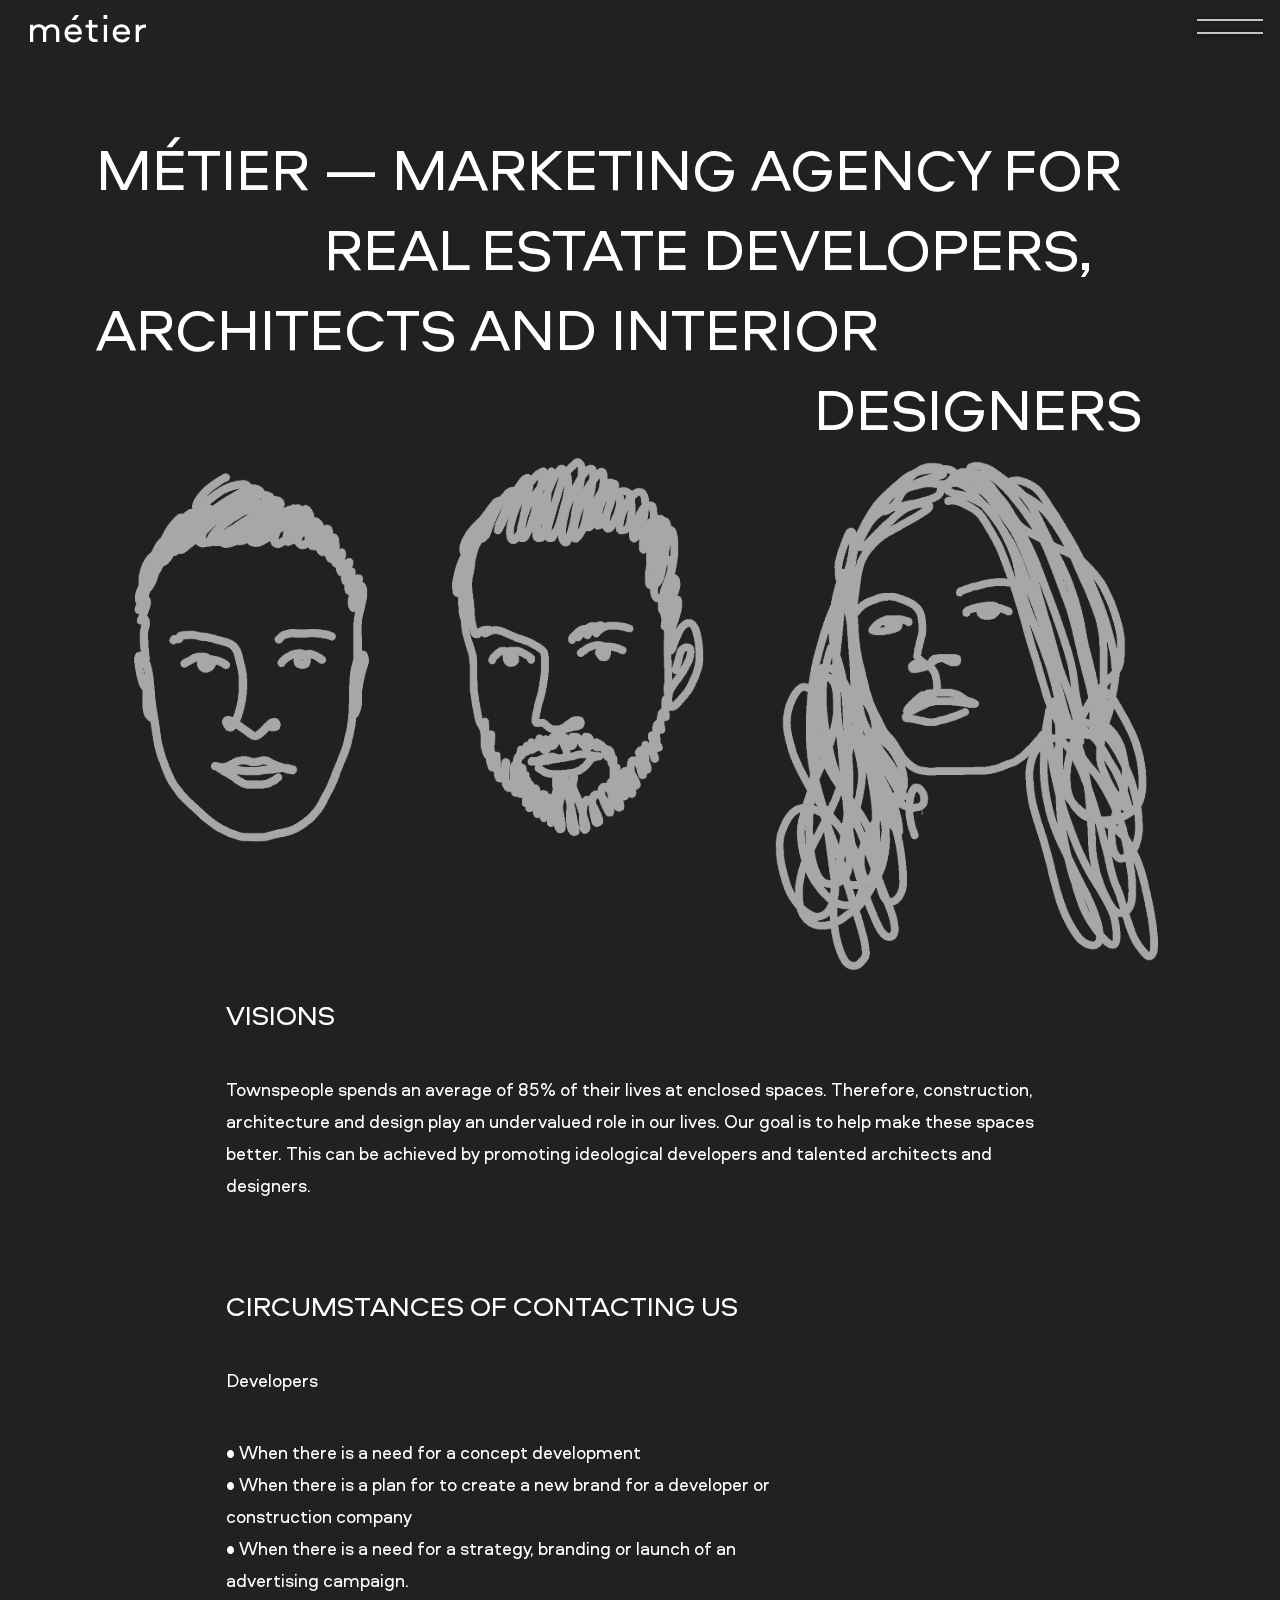
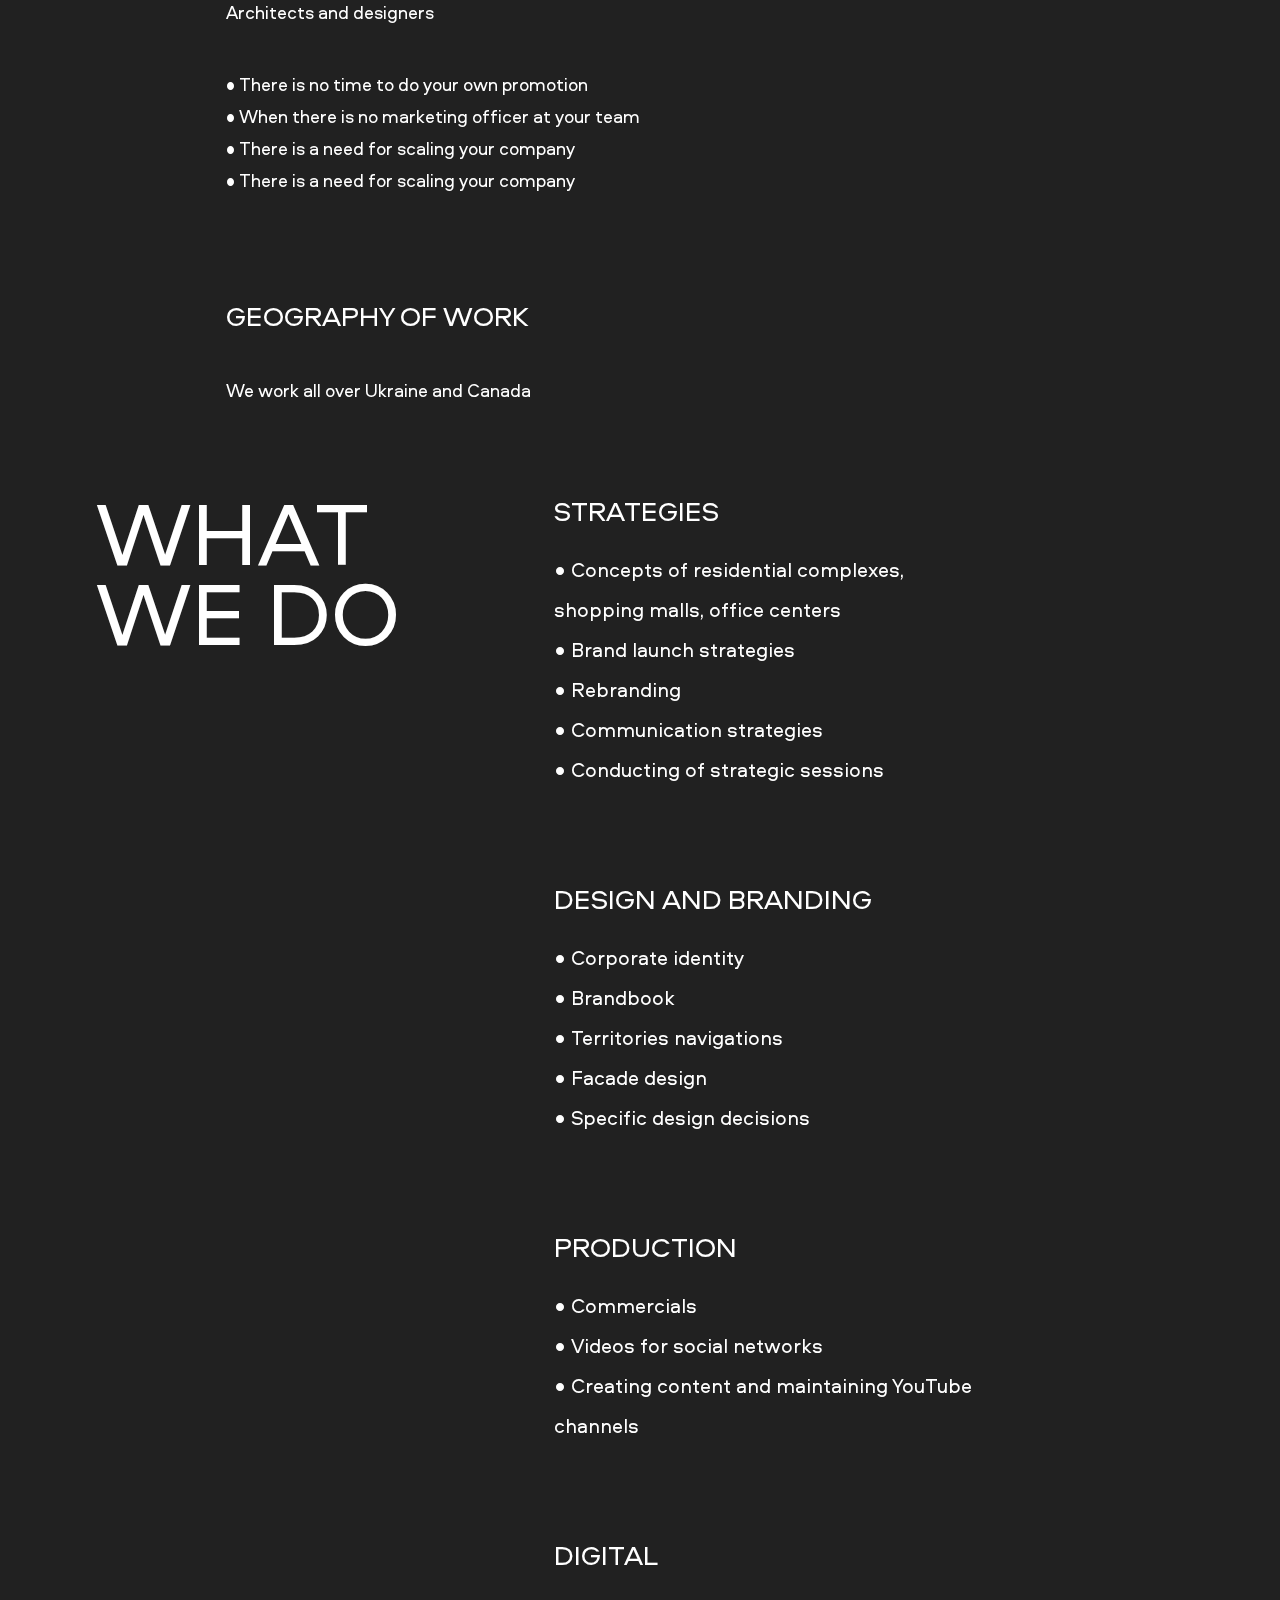
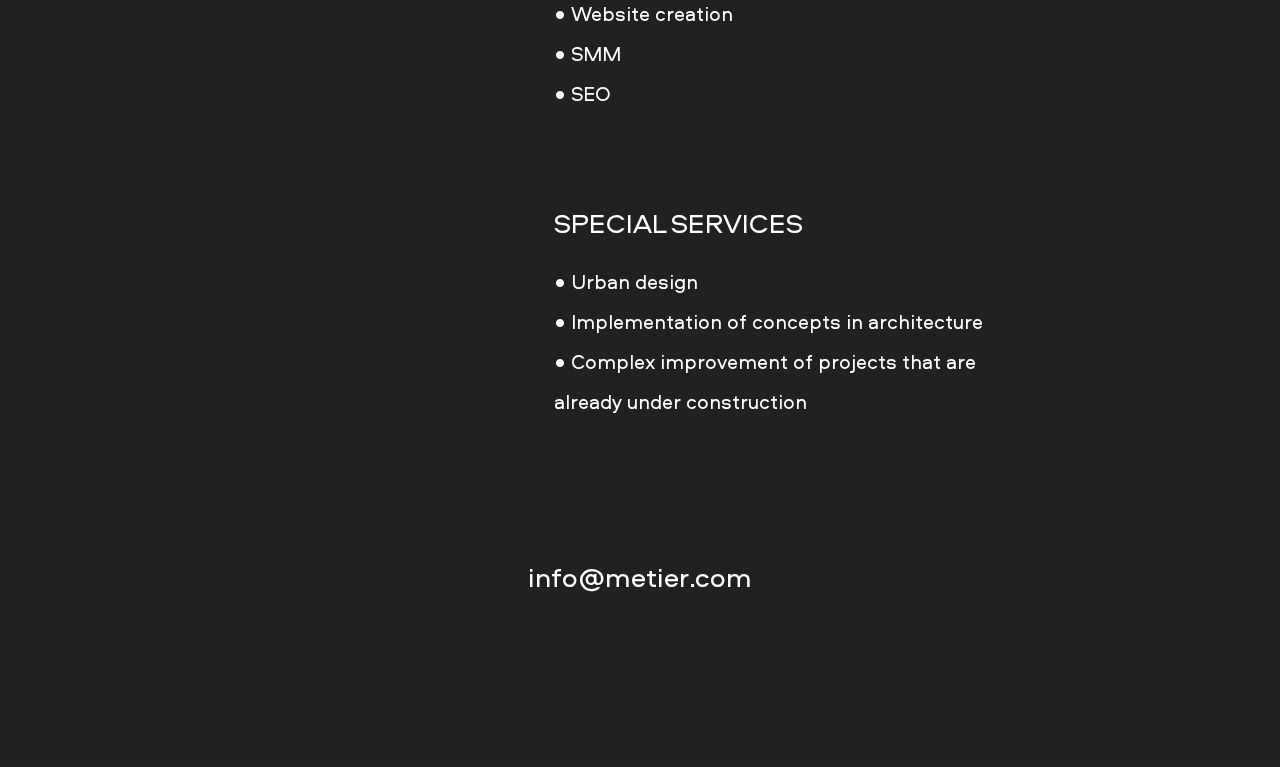
==== about.html @ aea417b8 "Create Metier project" ====
<!DOCTYPE html>
<html lang="en">

<head>
    <meta charset="UTF-8" />
    <meta name="viewport" content="width=device-width, initial-scale=1.0" />
    <title>About | Metier</title>
    <link rel="shortcut icon" href="img/favicon.png" type="image/png">
    <link rel="stylesheet" href="css/style.css" />
    <link rel="stylesheet" href="font/stylesheet.css" />
</head>

<body id="cl-body" class="page page-about">
    <header class="d-f jc-sb">
        <div class="logo">
            <a href="index.html">
                <img src="img/Logo.svg" alt="" />
            </a>
        </div>
        <a href="#" class="menu-btn d-f fd-c">
            <span></span>
        </a>
        <div class="menu d-f fd-c jc-sb ai-fs">
            <div class="languages d-f jc-c">
                <a href="#">ENG</a>
                <a href="#">UA</a>
            </div>
            <div class="nav d-f fd-c ai-fs">
                <a href="./index.html#home">Home</a>
                <a href="about.html">ABOUT</a>
                <a href="./index.html#project">PROJECT</a>
                <a href="./index.html#contact">CONTACT</a>
            </div>
            <div class="social d-f jc-sb">
                <a href="#">FB</a><a href="#">INST</a><a href="#">vimeo</a>
            </div>
        </div>
    </header>
    <div class="content_about">
        <div class="text_about">
            <span>Métier — Marketing agency for</span>
            <span>real estate developers,</span>
            <span>architects and interior</span>
            <span>designers</span>
        </div>
        <div class="faces d-f fw-w jc-sa">
            <div class="face">
                <p class="face-name">ANDRII KOROL</p>
                <svg width="324" height="409" viewBox="0 0 324 409" fill="none" xmlns="http://www.w3.org/2000/svg" xmlns:xlink="http://www.w3.org/1999/xlink">
                    <rect opacity="0.8" x="-662" y="-336" width="1070" height="1512" fill="url(#pattern0)" />
                    <defs>
                        <pattern id="pattern0" patternContentUnits="objectBoundingBox" width="1" height="1">
                            <use xlink:href="#image0" transform="translate(0 -0.000506699) scale(0.000403226 0.000285352)" />
                        </pattern>
                        <image id="image0" width="2480" height="3508" xlink:href="[data-uri]" />
                    </defs>
                </svg>
            </div>
            <div class="face">
                <p class="face-name">SERGEI MELNYK</p>
                <svg width="324" height="409" viewBox="0 0 324 409" fill="none" xmlns="http://www.w3.org/2000/svg" xmlns:xlink="http://www.w3.org/1999/xlink">
                    <rect opacity="0.8" x="-535" y="-756" width="1070" height="1512" fill="url(#pattern0)" />
                    <defs>
                        <pattern id="pattern0" patternContentUnits="objectBoundingBox" width="1" height="1">
                            <use xlink:href="#image0" transform="translate(0 -0.000506699) scale(0.000403226 0.000285352)" />
                        </pattern>
                        <image id="image0" width="2480" height="3508" xlink:href="[data-uri]" />
                    </defs>
                </svg>
            </div>
            <div class="face">
                <p class="face-name">ANNA SHEVCHUK</p>
                <svg width="423" height="543" viewBox="0 0 423 543" fill="none" xmlns="http://www.w3.org/2000/svg" xmlns:xlink="http://www.w3.org/1999/xlink">
                    <rect opacity="0.8" x="-110" y="-347" width="1070" height="1512" fill="url(#pattern0)" />
                    <defs>
                        <pattern id="pattern0" patternContentUnits="objectBoundingBox" width="1" height="1">
                            <use xlink:href="#image0" transform="translate(0 -0.000506699) scale(0.000403226 0.000285352)" />
                        </pattern>
                        <image id="image0" width="2480" height="3508" xlink:href="[data-uri]" />
                    </defs>
                </svg>
            </div>
        </div>
        <div class="title_about">
            <div class="visions">
                <h2>VISIONS</h2>
                <p>
                    Townspeople spends an average of 85% of their lives at enclosed
                    spaces. Therefore, construction, architecture and design play an
                    undervalued role in our lives. Our goal is to help make these spaces
                    better. This can be achieved by promoting ideological developers and
                    talented architects and designers.
                </p>
            </div>
            <div class="treatments">
                <h2>СIRCUMSTANCES OF CONTACTING US</h2>
                <div class="d-f fw-w">
                    <div class="treatment d-f fd-c">
                        <h3>Developers</h3>
                        <p>• When there is a need for a concept development</p>
                        <p>
                            • When there is a plan for to create a new brand for a developer
                            or construction company
                        </p>
                        <p>
                            • When there is a need for a strategy, branding or launch of an
                            advertising campaign.
                        </p>
                    </div>
                    <div class="treatment d-f fd-c">
                        <h3>Architects and designers</h3>
                        <p>• There is no time to do your own promotion</p>
                        <p>• When there is no marketing officer at your team</p>
                        <p>• There is a need for scaling your company</p>
                        <p>• There is a need for scaling your company</p>
                    </div>
                </div>
            </div>
            <div class="visions">
                <h2>GEOGRAPHY OF WORK</h2>
                <p>We work all over Ukraine and Canada</p>
            </div>
        </div>
        <div class="work_text d-f jc-c">
            <div class="work_title">
                <h1>WHAT</h1>
                <h1>WE DO</h1>
            </div>
            <div class="works d-f fd-c">
                <div class="work d-f">
                    <div class="">
                        <h2>STRATEGIES</h2>
                        <p>• Concepts of residential complexes, shopping malls, office centers</p>
                        <p>• Brand launch strategies</p>
                        <p>• Rebranding</p>
                        <p>• Communication strategies</p>
                        <p>• Conducting of strategic sessions</p>
                    </div>
                    <div class="">
                        <h2>DESIGN AND BRANDING</h2>
                        <p>• Corporate identity</p>
                        <p>• Brandbook</p>
                        <p>• Territories navigations</p>
                        <p>• Facade design</p>
                        <p>• Specific design decisions</p>
                    </div>
                </div>
                <div class="work d-f">
                    <div class="">
                        <h2>PRODUCTION</h2>
                        <p>• Commercials</p>
                        <p>• Videos for social networks</p>
                        <p>• Creating content and maintaining YouTube channels</p>
                    </div>
                    <div class="">
                        <h2>DIGITAL</h2>
                        <p>• Website creation</p>
                        <p>• SMM</p>
                        <p>• SEO</p>
                    </div>
                </div>
                <div class="work d-f">
                    <div class="">
                        <h2>SPECIAL SERVICES</h2>
                        <p>• Urban design</p>
                        <p>• Implementation of concepts in architecture</p>
                        <p>• Complex improvement of projects that are already under construction</p>
                    </div>
                </div>
            </div>
        </div>
        <div class="email_about d-f ai-c jc-c">
            <img src="img/mail_hover.png" />
            <a href="email:info@metier.com">info@metier.com</a>
        </div>
    </div>
    <script src="js/script.js"></script>
</body>

</html>
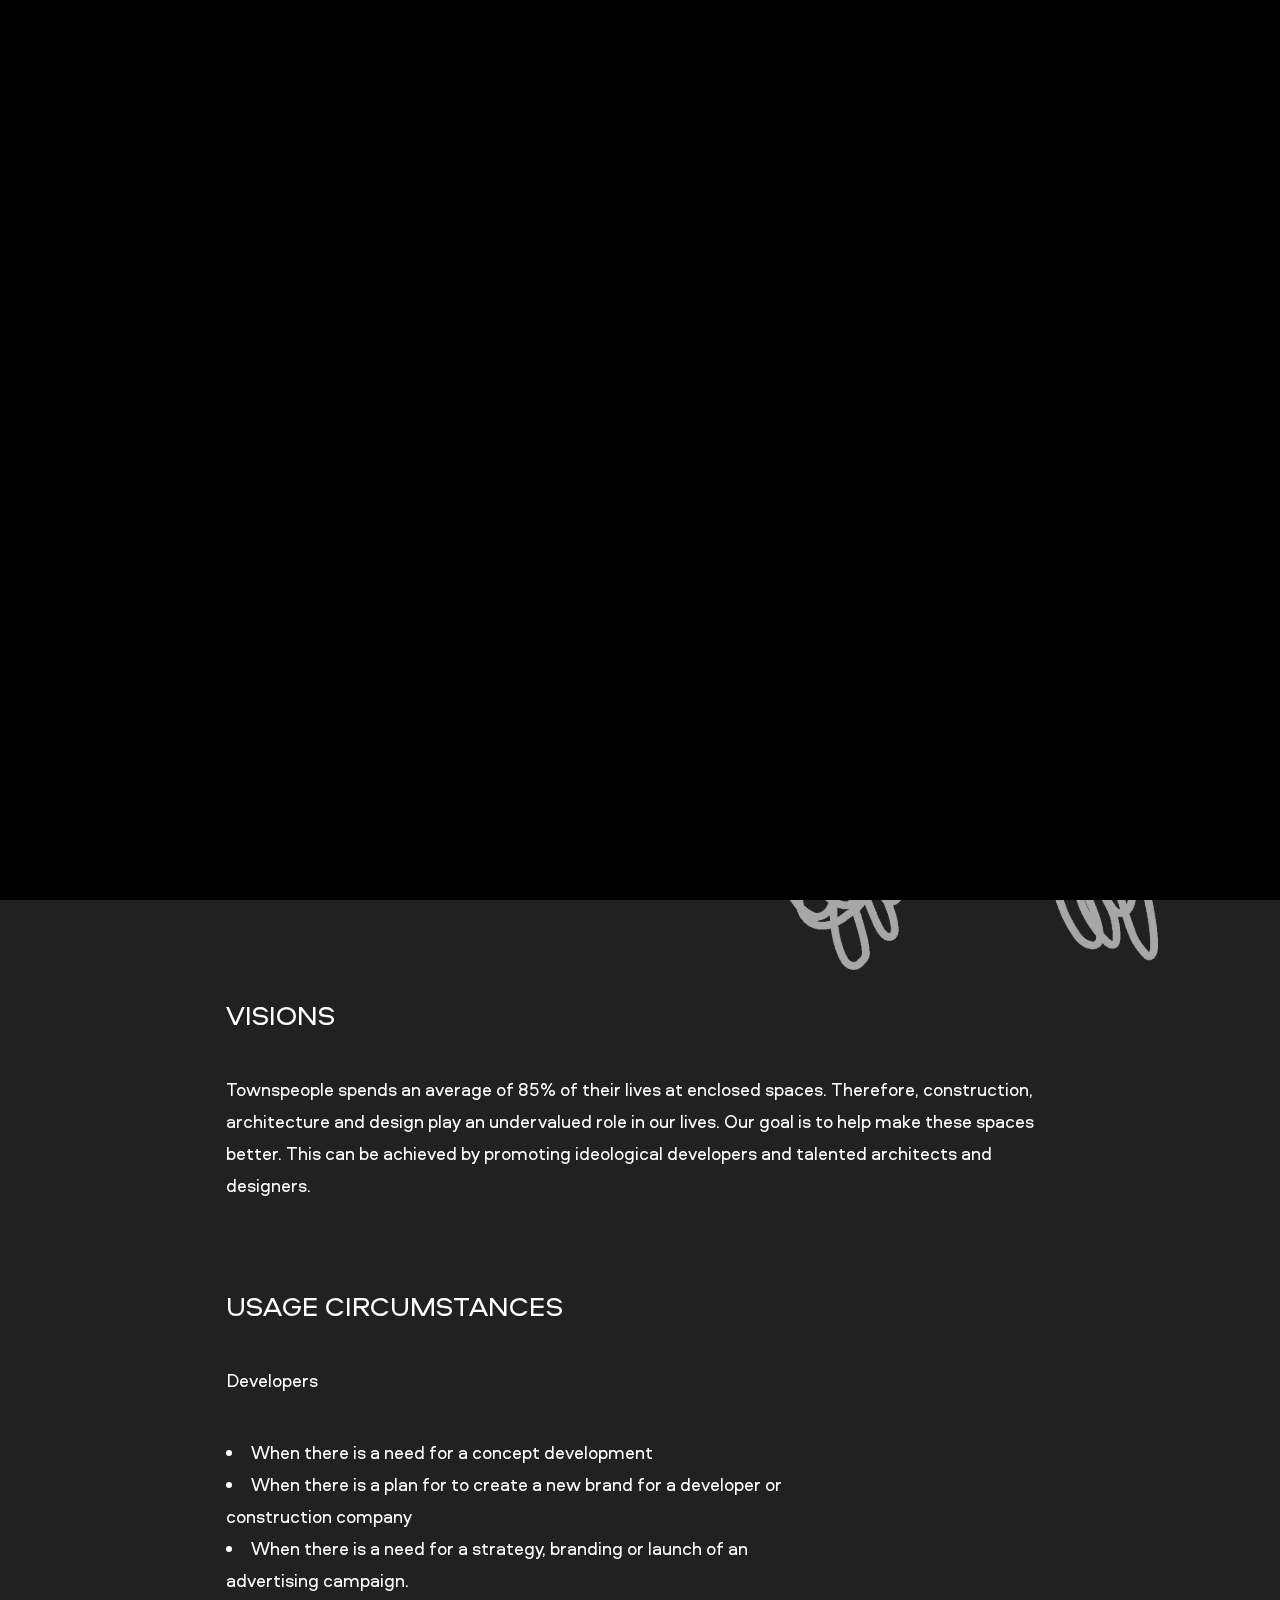
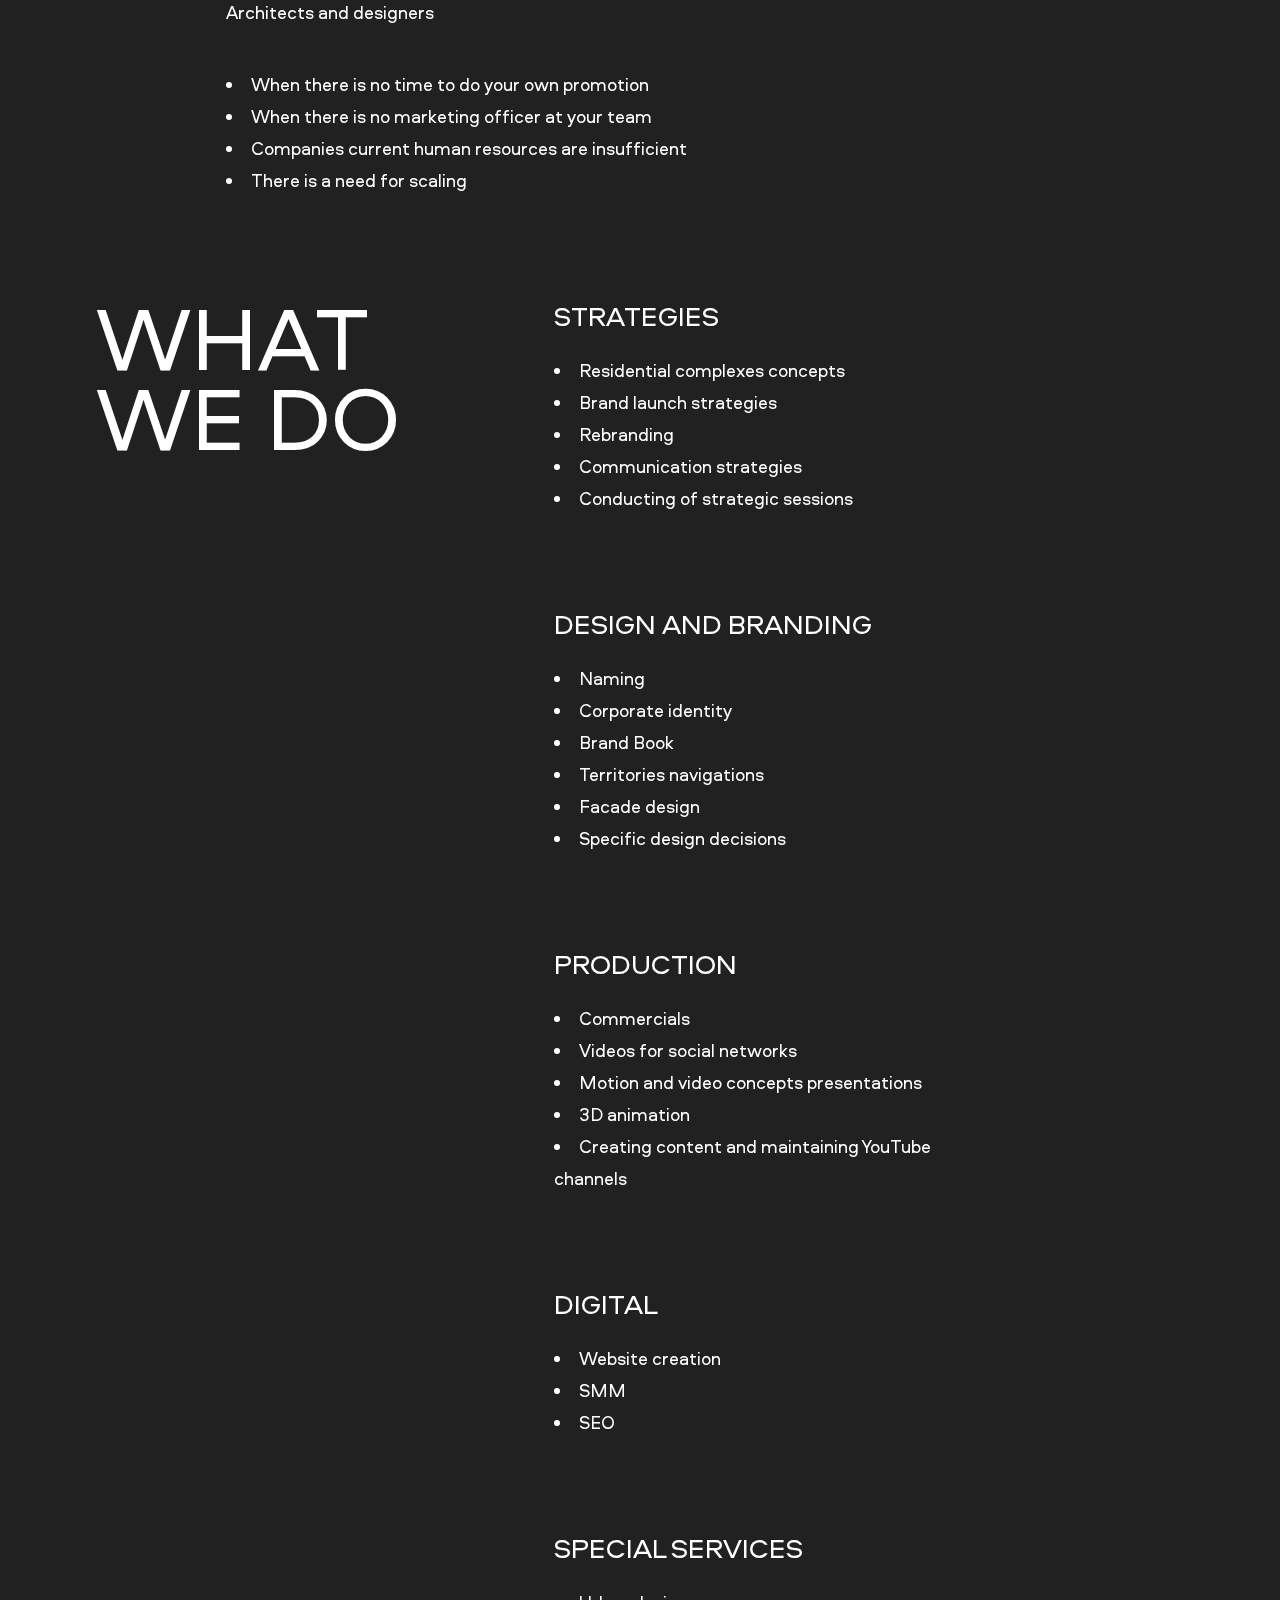
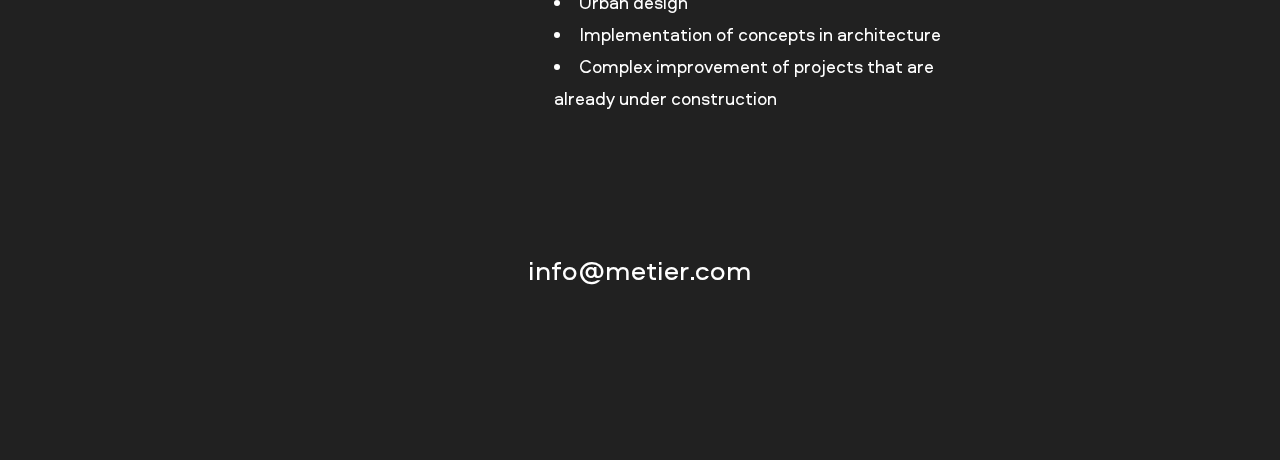
==== commit 6cd3c633: "made changes" ====
--- a/about.html
+++ b/about.html
@@ -11,6 +11,9 @@
 </head>
 
 <body id="cl-body" class="page page-about">
+    <div class="preloader">
+        <img src="img/preloader.svg" alt="">
+    </div>
     <header class="d-f jc-sb">
         <div class="logo">
             <a href="index.html">
@@ -93,78 +96,89 @@
                 </p>
             </div>
             <div class="treatments">
-                <h2>СIRCUMSTANCES OF CONTACTING US</h2>
+                <h2>USAGE CIRCUMSTANCES</h2>
                 <div class="d-f fw-w">
                     <div class="treatment d-f fd-c">
                         <h3>Developers</h3>
-                        <p>• When there is a need for a concept development</p>
-                        <p>
-                            • When there is a plan for to create a new brand for a developer
-                            or construction company
-                        </p>
-                        <p>
-                            • When there is a need for a strategy, branding or launch of an
-                            advertising campaign.
-                        </p>
+                        <ul>
+                            <li>When there is a need for a concept development</li>
+                            <li>When there is a plan for to create a new brand for a developer or construction company</li>
+                            <li>When there is a need for a strategy, branding or launch of an advertising campaign.</li>
+                        </ul>
                     </div>
                     <div class="treatment d-f fd-c">
                         <h3>Architects and designers</h3>
-                        <p>• There is no time to do your own promotion</p>
-                        <p>• When there is no marketing officer at your team</p>
-                        <p>• There is a need for scaling your company</p>
-                        <p>• There is a need for scaling your company</p>
+                        <ul>
+                            <li>When there is no time to do your own promotion</li>
+                            <li>When there is no marketing officer at your team</li>
+                            <li>Companies current human resources are insufficient</li>
+                            <li>There is a need for scaling</li>
+                        </ul>
                     </div>
                 </div>
             </div>
-            <div class="visions">
+            <!-- <div class="visions">
                 <h2>GEOGRAPHY OF WORK</h2>
                 <p>We work all over Ukraine and Canada</p>
-            </div>
+            </div> -->
         </div>
         <div class="work_text d-f jc-c">
             <div class="work_title">
-                <h1>WHAT</h1>
-                <h1>WE DO</h1>
+                <h2>WHAT</h2>
+                <h2>WE DO</h2>
             </div>
             <div class="works d-f fd-c">
                 <div class="work d-f">
                     <div class="">
                         <h2>STRATEGIES</h2>
-                        <p>• Concepts of residential complexes, shopping malls, office centers</p>
-                        <p>• Brand launch strategies</p>
-                        <p>• Rebranding</p>
-                        <p>• Communication strategies</p>
-                        <p>• Conducting of strategic sessions</p>
+                        <ul> 
+                            <li>Residential complexes concepts</li>
+                            <li>Brand launch strategies</li>
+                            <li>Rebranding</li>
+                            <li>Communication strategies</li>
+                            <li>Conducting of strategic sessions</li>
+                        </ul>
                     </div>
                     <div class="">
                         <h2>DESIGN AND BRANDING</h2>
-                        <p>• Corporate identity</p>
-                        <p>• Brandbook</p>
-                        <p>• Territories navigations</p>
-                        <p>• Facade design</p>
-                        <p>• Specific design decisions</p>
+                        <ul>
+                            <li>Naming</li>
+                            <li>Corporate identity</li>
+                            <li>Brand Book</li>
+                            <li>Territories navigations</li>
+                            <li>Facade design</li>
+                            <li>Specific design decisions</li>
+                        </ul>
                     </div>
                 </div>
                 <div class="work d-f">
                     <div class="">
                         <h2>PRODUCTION</h2>
-                        <p>• Commercials</p>
-                        <p>• Videos for social networks</p>
-                        <p>• Creating content and maintaining YouTube channels</p>
+                        <ul>
+                            <li>Commercials</li>
+                            <li>Videos for social networks</li>
+                            <li>Motion and video concepts presentations</li>
+                            <li>3D animation</li>
+                            <li>Creating content and maintaining YouTube channels</li>
+                        </ul>  
                     </div>
                     <div class="">
                         <h2>DIGITAL</h2>
-                        <p>• Website creation</p>
-                        <p>• SMM</p>
-                        <p>• SEO</p>
+                        <ul>
+                            <li>Website creation</li>
+                            <li>SMM</li>
+                            <li>SEO</li>
+                        </ul>
                     </div>
                 </div>
                 <div class="work d-f">
                     <div class="">
                         <h2>SPECIAL SERVICES</h2>
-                        <p>• Urban design</p>
-                        <p>• Implementation of concepts in architecture</p>
-                        <p>• Complex improvement of projects that are already under construction</p>
+                        <ul>
+                            <li>Urban design</li>
+                            <li>Implementation of concepts in architecture</li>
+                            <li>Complex improvement of projects that are already under construction</li>
+                        </ul>
                     </div>
                 </div>
             </div>
--- a/css/style.css
+++ b/css/style.css
@@ -49,6 +49,37 @@
 
 a {
     text-decoration: none;
+}
+
+video {
+    border: none;
+    outline: none;
+}
+
+.preloader {
+    position: fixed;
+    top: 0;left: 0;
+    width: 100%;
+    height: 100vh;
+    background-color: #000;
+    z-index: 999;
+    overflow: visible;
+}
+.preloader img {
+    width: 100%;
+    height: 100%;
+}
+
+.visible {
+    visibility: visible;
+    opacity: 1;
+    transition: opacity 2s linear;
+}
+
+.hidden {
+    visibility: hidden;
+    opacity: 0;
+    transition: visibility 0s 2s, opacity 2s linear;
 }
 
 canvas {
@@ -260,8 +291,14 @@
     position: relative;
 }
 
+.what {
+    font-size: 40px;
+    line-height: 1;
+    margin-left: 30px;
+}
+
 .title_content {
-    font-size: 220px;
+    font-size: 160px;
     line-height: 190px;
     text-transform: uppercase;
     margin-left: 1%;
@@ -282,7 +319,7 @@
     line-height: 22px;
     text-transform: uppercase;
     max-width: 500px;
-    margin-left: 10%;
+    margin-left: 2%;
     margin-top: 1.5%;
 }
 
@@ -315,7 +352,7 @@
 .name_projeck {
     position: absolute;
     top: 20%;
-    left: 2%;
+    left: 8%;
     font-size: 90px;
     line-height: 80px;
     text-transform: uppercase;
@@ -398,6 +435,7 @@
     transform: translate(-50%, -45%);
     font-size: 28px;
     line-height: 48px;
+    white-space: nowrap;
 }
 
 .email img {
@@ -482,7 +520,7 @@
     margin-bottom: 40px;
 }
 
-.title_about p {
+.title_about p, .title_about li {
     line-height: 32px;
 }
 
@@ -500,6 +538,12 @@
     margin-bottom: 40px;
 }
 
+.treatments li, .work li {
+    font-size: 18px;
+    line-height: 32px;
+    list-style: inside;
+}
+
 .treatment {
     max-width: 600px;
 }
@@ -507,8 +551,6 @@
 .treatment:first-child {
     margin-right: 300px;
 }
-
-.work_text {}
 
 .works {
     flex: 1 0 70%;
@@ -529,17 +571,13 @@
     flex: 1 0 30%;
 }
 
-.work_title h1 {
+.work_title h2 {
     font-size: 90px;
     line-height: 80px;
 }
 
 .work h2 {
     margin-bottom: 55px;
-}
-
-.work p {
-    line-height: 48px;
 }
 
 .email_about {
@@ -569,10 +607,6 @@
 }
 
 @media screen and (max-width: 1700px) {
-    .title_content {
-        font-size: 200px;
-        line-height: 180px;
-    }
 
     .title_sec3 {
         font-size: 120px;
@@ -592,8 +626,8 @@
     }
 
     .title_content {
-        font-size: 160px;
-        line-height: 150px;
+        font-size: 150px;
+        line-height: 170px;
     }
 
     .m-l {
@@ -604,7 +638,7 @@
         width: 50%;
     }
 
-    .photo_sec1 img {
+    .photo_sec1 img, .photo_sec1 video {
         width: 100%;
         display: block;
     }
@@ -999,6 +1033,11 @@
         margin-left: 0;
     }
 
+    .what {
+        font-size: 18px;
+        margin-left: 15px;
+    }
+
     .text_content {
         margin-left: 0;
         margin-top: 25px;
@@ -1011,7 +1050,7 @@
     }
 
     .name_projeck {
-        top: 3%;
+        top: 4%;
         left: 10%;
         font-size: 48px;
         line-height: 48px;
@@ -1056,7 +1095,7 @@
     }
 
     .email {
-        width: 70%;
+        /*width: 100%;*/
         margin: 0;
         margin-top: 35px;
         margin-bottom: 45px;
@@ -1068,11 +1107,11 @@
     }
 
     .email img {
-        width: 100%;
+        width: 140%;
         position: absolute;
         bottom: 50%;
         left: -50%;
-        transform: translate(35%, 60%);
+        transform: translate(20%, 45%);
     }
 
     .address {
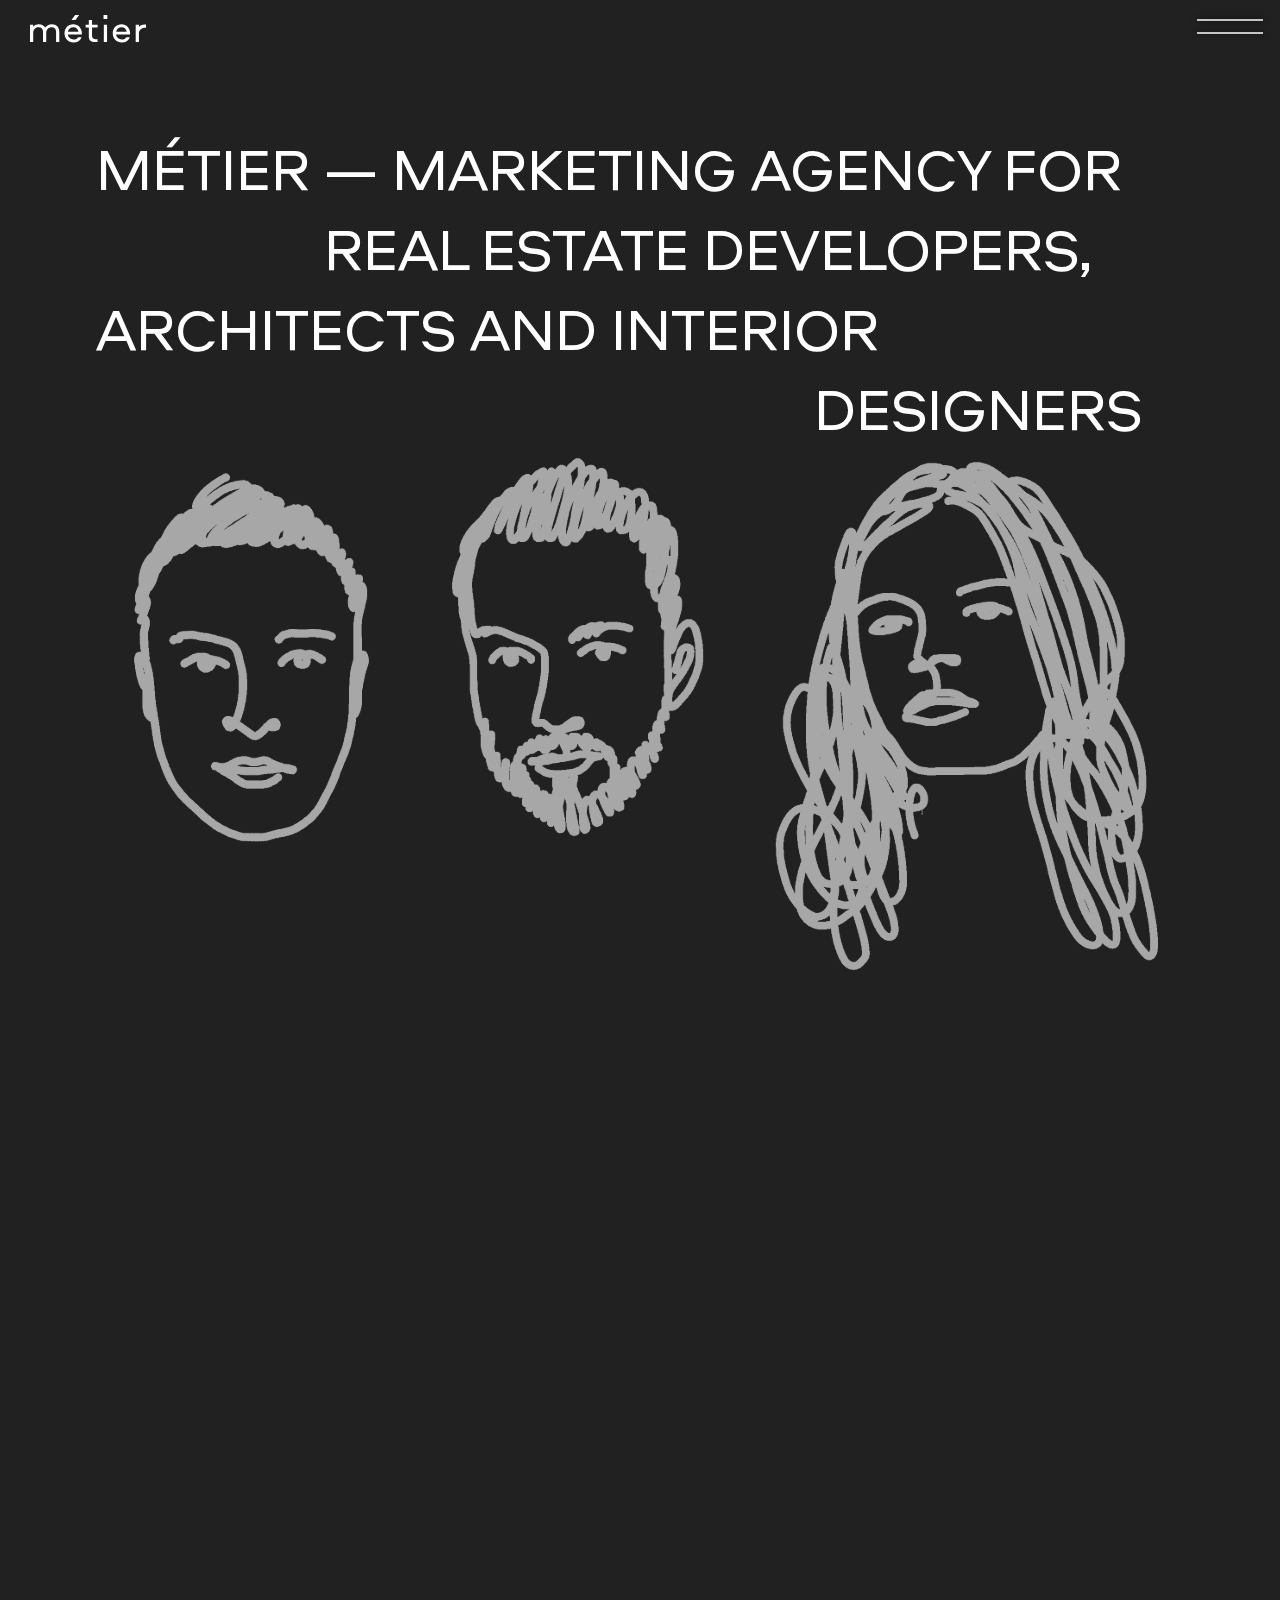
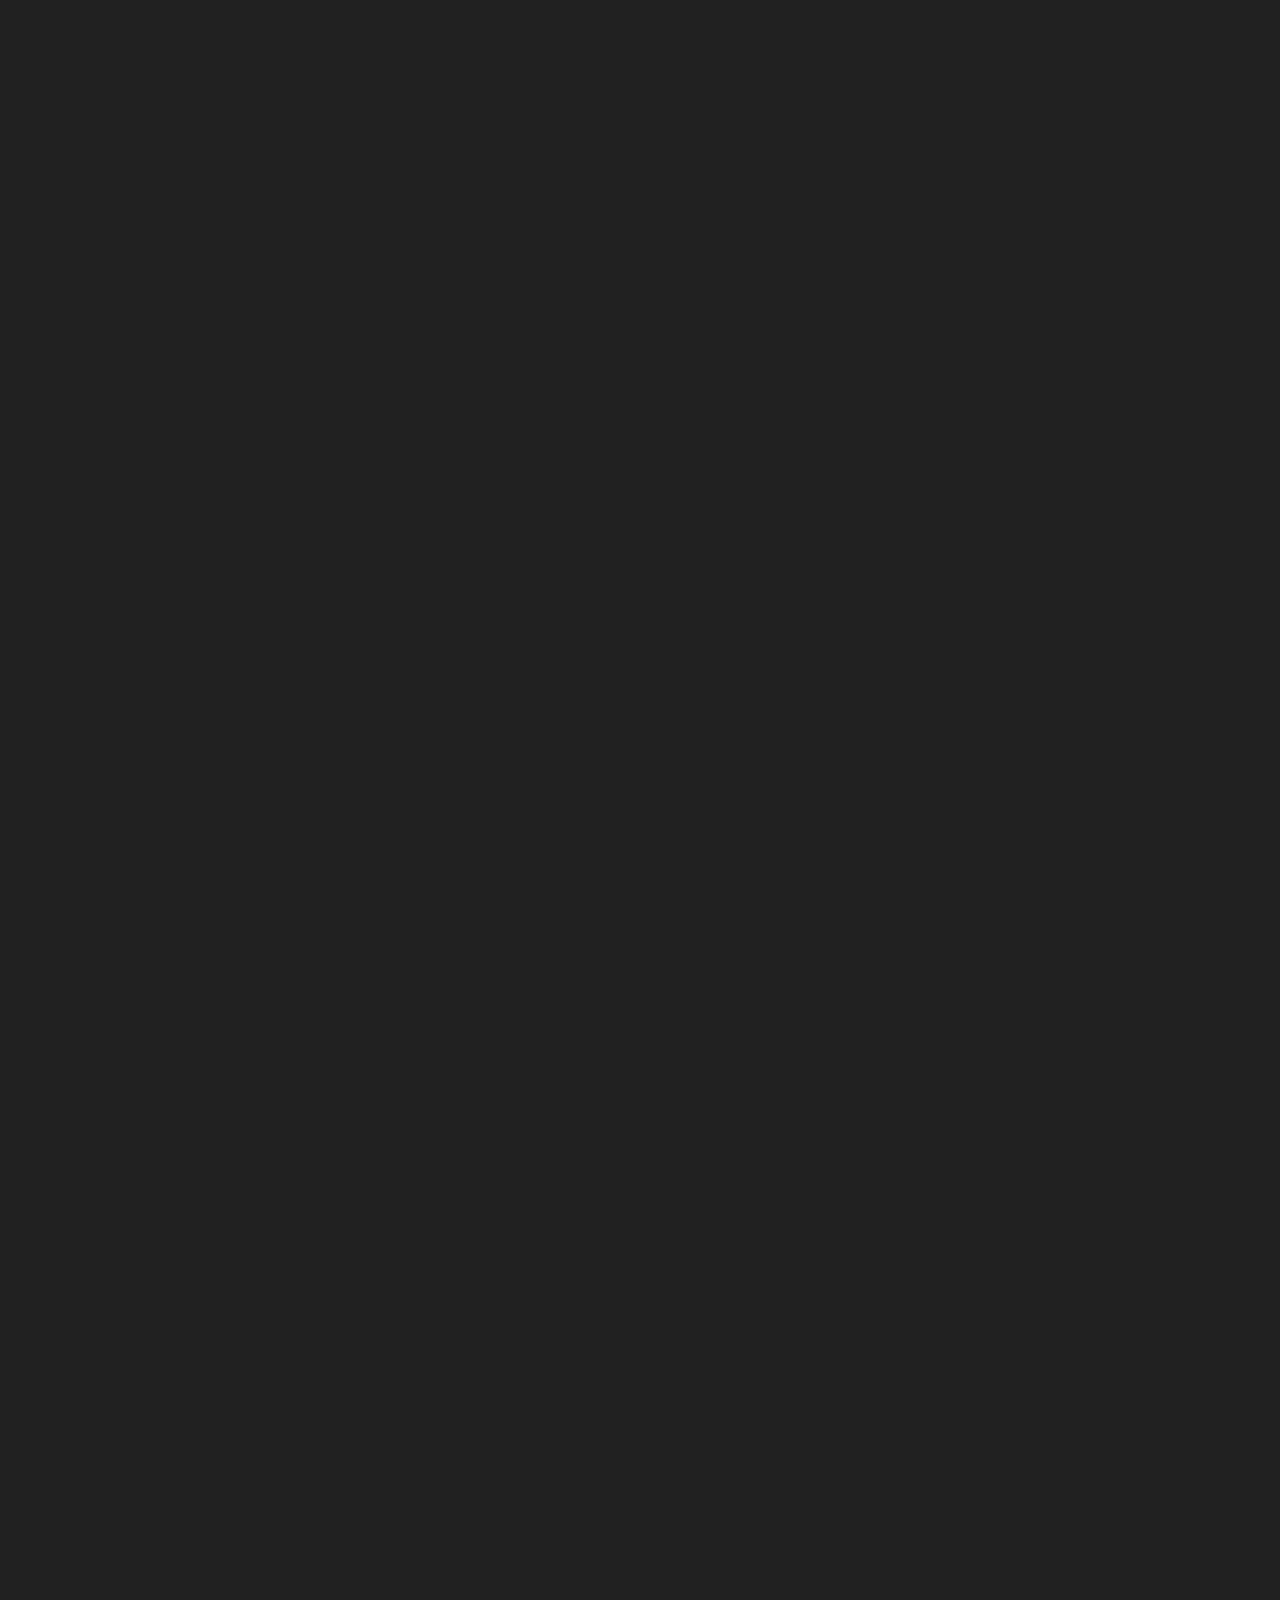
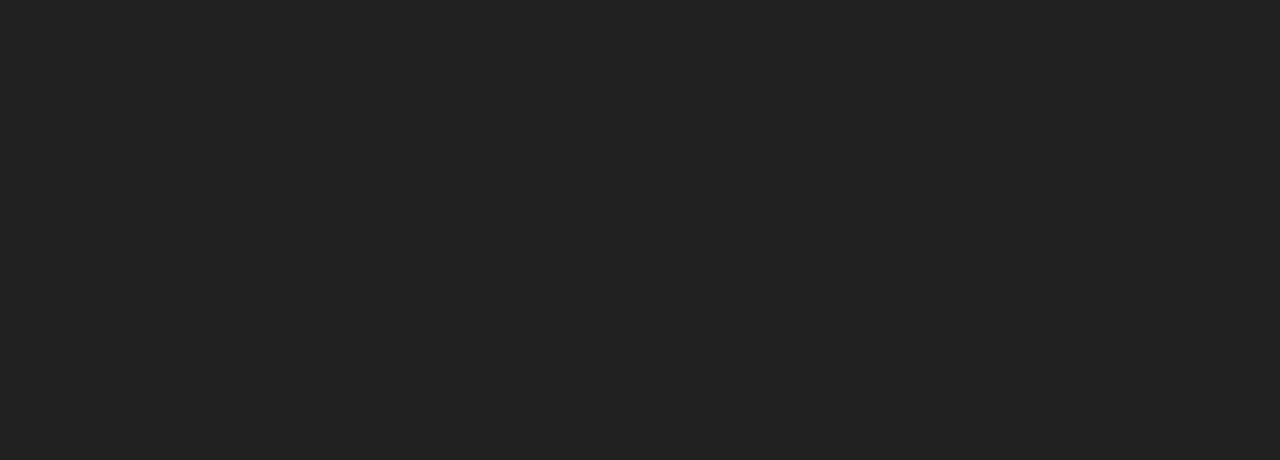
==== commit 4704c25b: "fixed bugs and added animation" ====
--- a/about.html
+++ b/about.html
@@ -6,21 +6,19 @@
     <meta name="viewport" content="width=device-width, initial-scale=1.0" />
     <title>About | Metier</title>
     <link rel="shortcut icon" href="img/favicon.png" type="image/png">
-    <link rel="stylesheet" href="css/style.css" />
-    <link rel="stylesheet" href="font/stylesheet.css" />
+    <link rel="stylesheet" href="./css/style.css" />
+    <link rel="stylesheet" href="./css/animate.css" />
+    <link rel="stylesheet" href="./font/stylesheet.css" />
 </head>
 
 <body id="cl-body" class="page page-about">
-    <div class="preloader">
-        <img src="img/preloader.svg" alt="">
-    </div>
     <header class="d-f jc-sb">
-        <div class="logo">
+        <div class="logo wow animated">
             <a href="index.html">
                 <img src="img/Logo.svg" alt="" />
             </a>
         </div>
-        <a href="#" class="menu-btn d-f fd-c">
+        <a href="#" class="menu-btn d-f fd-c wow animated d-4">
             <span></span>
         </a>
         <div class="menu d-f fd-c jc-sb ai-fs">
@@ -41,23 +39,23 @@
     </header>
     <div class="content_about">
         <div class="text_about">
-            <span>Métier — Marketing agency for</span>
-            <span>real estate developers,</span>
-            <span>architects and interior</span>
-            <span>designers</span>
+            <span class="d-block wow animated">Métier — Marketing agency for</span>
+            <span class="d-block wow animated d-2">real estate developers,</span>
+            <span class="d-block wow animated d-4">architects and interior</span>
+            <span class="d-block wow animated d-6">designers</span>
         </div>
         <div class="faces d-f fw-w jc-sa">
             <div class="face">
                 <p class="face-name">ANDRII KOROL</p>
                 <svg width="324" height="409" viewBox="0 0 324 409" fill="none" xmlns="http://www.w3.org/2000/svg" xmlns:xlink="http://www.w3.org/1999/xlink">
-                    <rect opacity="0.8" x="-662" y="-336" width="1070" height="1512" fill="url(#pattern0)" />
-                    <defs>
-                        <pattern id="pattern0" patternContentUnits="objectBoundingBox" width="1" height="1">
-                            <use xlink:href="#image0" transform="translate(0 -0.000506699) scale(0.000403226 0.000285352)" />
-                        </pattern>
-                        <image id="image0" width="2480" height="3508" xlink:href="[data-uri]" />
-                    </defs>
-                </svg>
+					<rect opacity="0.8" x="-662" y="-336" width="1070" height="1512" fill="url(#pattern0)" />
+					<defs>
+						<pattern id="pattern0" patternContentUnits="objectBoundingBox" width="1" height="1">
+							<use xlink:href="#image0" transform="translate(0 -0.000506699) scale(0.000403226 0.000285352)" />
+						</pattern>
+						<image id="image0" width="2480" height="3508" xlink:href="[data-uri]" />
+					</defs>
+				</svg>
             </div>
             <div class="face">
                 <p class="face-name">SERGEI MELNYK</p>
@@ -86,98 +84,91 @@
         </div>
         <div class="title_about">
             <div class="visions">
-                <h2>VISIONS</h2>
-                <p>
-                    Townspeople spends an average of 85% of their lives at enclosed
-                    spaces. Therefore, construction, architecture and design play an
-                    undervalued role in our lives. Our goal is to help make these spaces
-                    better. This can be achieved by promoting ideological developers and
-                    talented architects and designers.
+                <h2 class="wow animated">VISIONS</h2>
+                <p class="wow animated d-2">
+                    Townspeople spends an average of 85% of their lives at enclosed spaces. Therefore, construction, architecture and design play an undervalued role in our lives. Our goal is to help make these spaces better. This can be achieved by promoting ideological
+                    developers and talented architects and designers.
                 </p>
             </div>
             <div class="treatments">
-                <h2>USAGE CIRCUMSTANCES</h2>
+                <h2 class="wow animated">USAGE CIRCUMSTANCES</h2>
                 <div class="d-f fw-w">
                     <div class="treatment d-f fd-c">
-                        <h3>Developers</h3>
+                        <h3 class="wow animated">Developers</h3>
                         <ul>
-                            <li>When there is a need for a concept development</li>
-                            <li>When there is a plan for to create a new brand for a developer or construction company</li>
-                            <li>When there is a need for a strategy, branding or launch of an advertising campaign.</li>
+                            <li class="wow animated d-1">When there is a need for a concept development</li>
+                            <li class="wow animated d-2">When there is a plan for to create a new brand for a developer or construction company</li>
+                            <li class="wow animated d-3">When there is a need for a strategy, branding or launch of an advertising campaign.</li>
                         </ul>
                     </div>
                     <div class="treatment d-f fd-c">
-                        <h3>Architects and designers</h3>
+                        <h3 class="wow animated">Architects and designers</h3>
                         <ul>
-                            <li>When there is no time to do your own promotion</li>
-                            <li>When there is no marketing officer at your team</li>
-                            <li>Companies current human resources are insufficient</li>
-                            <li>There is a need for scaling</li>
+                            <li class="wow animated d-1">When there is no time to do your own promotion</li>
+                            <li class="wow animated d-2">When there is no marketing officer at your team</li>
+                            <li class="wow animated d-3">Companies current human resources are insufficient</li>
+                            <li class="wow animated d-4">There is a need for scaling</li>
                         </ul>
                     </div>
                 </div>
             </div>
-            <!-- <div class="visions">
-                <h2>GEOGRAPHY OF WORK</h2>
-                <p>We work all over Ukraine and Canada</p>
-            </div> -->
         </div>
         <div class="work_text d-f jc-c">
             <div class="work_title">
-                <h2>WHAT</h2>
-                <h2>WE DO</h2>
+                <h2 class="wow animated">WHAT</h2>
+                <h2 class="wow animated d-2">WE DO</h2>
             </div>
             <div class="works d-f fd-c">
                 <div class="work d-f">
-                    <div class="">
-                        <h2>STRATEGIES</h2>
-                        <ul> 
-                            <li>Residential complexes concepts</li>
-                            <li>Brand launch strategies</li>
-                            <li>Rebranding</li>
-                            <li>Communication strategies</li>
-                            <li>Conducting of strategic sessions</li>
+                    <div>
+                        <h2 class="wow animated d-2">STRATEGIES</h2>
+                        <ul>
+                            <li class="wow animated d-4">Residential complexes concepts</li>
+                            <li class="wow animated d-5">Brand launch strategies</li>
+                            <li class="wow animated d-6">Rebranding</li>
+                            <li class="wow animated d-7">Communication strategies</li>
+                            <li class="wow animated d-8">Conducting of strategic sessions</li>
                         </ul>
                     </div>
-                    <div class="">
-                        <h2>DESIGN AND BRANDING</h2>
+                    <div>
+                        <h2 class="wow animated d-7">DESIGN AND BRANDING</h2>
                         <ul>
-                            <li>Naming</li>
-                            <li>Corporate identity</li>
-                            <li>Brand Book</li>
-                            <li>Territories navigations</li>
-                            <li>Facade design</li>
-                            <li>Specific design decisions</li>
+                            <li class="wow animated d-8">Naming</li>
+                            <li class="wow animated d-9">Corporate identity</li>
+                            <li class="wow animated d-10">Brand Book</li>
+                            <li class="wow animated d-11">Territories navigations</li>
+                            <li class="wow animated d-12">Facade design</li>
+                            <li class="wow animated d-13">Specific design decisions</li>
                         </ul>
                     </div>
                 </div>
                 <div class="work d-f">
-                    <div class="">
-                        <h2>PRODUCTION</h2>
+                    <div>
+                        <h2 class="wow animated">PRODUCTION</h2>
                         <ul>
-                            <li>Commercials</li>
-                            <li>Videos for social networks</li>
-                            <li>Motion and video concepts presentations</li>
-                            <li>3D animation</li>
-                            <li>Creating content and maintaining YouTube channels</li>
-                        </ul>  
+                            <li class="wow animated d-2">Commercials</li>
+                            <li class="wow animated d-3">Videos for social networks</li>
+                            <li class="wow animated d-4">Motion and video concepts presentations</li>
+                            <li class="wow animated d-5">3D animation</li>
+                            <li class="wow animated d-6">Creating content and maintaining YouTube channels</li>
+                        </ul>
                     </div>
-                    <div class="">
-                        <h2>DIGITAL</h2>
+                    <div>
+                        <h2 class="wow animated d-5">DIGITAL</h2>
                         <ul>
-                            <li>Website creation</li>
-                            <li>SMM</li>
-                            <li>SEO</li>
+                            <li class="wow animated d-6">Website creation</li>
+                            <li class="wow animated d-7">SMM</li>
+                            <li class="wow animated d-8">SEO</li>
                         </ul>
                     </div>
                 </div>
                 <div class="work d-f">
-                    <div class="">
-                        <h2>SPECIAL SERVICES</h2>
+                    <div>
+                        <h2 class="wow animated">SPECIAL SERVICES</h2>
                         <ul>
-                            <li>Urban design</li>
-                            <li>Implementation of concepts in architecture</li>
-                            <li>Complex improvement of projects that are already under construction</li>
+                            <li class="wow animated d-2">Urban design</li>
+                            <li class="wow animated d-3">Implementation of concepts in architecture</li>
+                            <li class="wow animated d-4">Complex improvement of projects that are already under construction</li>
                         </ul>
                     </div>
                 </div>
@@ -185,10 +176,11 @@
         </div>
         <div class="email_about d-f ai-c jc-c">
             <img src="img/mail_hover.png" />
-            <a href="email:info@metier.com">info@metier.com</a>
+            <a href="mailto:info@metier.com" class="wow animated">info@metier.com</a>
         </div>
     </div>
-    <script src="js/script.js"></script>
+    <script src="./js/wow.min.js"></script>
+    <script src="./js/script.js"></script>
 </body>
 
 </html>--- a/css/style.css
+++ b/css/style.css
@@ -52,22 +52,28 @@
 }
 
 video {
+    width: 100%;
     border: none;
     outline: none;
 }
 
 .preloader {
     position: fixed;
-    top: 0;left: 0;
+    top: 0;
+    left: 0;
     width: 100%;
     height: 100vh;
-    background-color: #000;
+    background-color: #282828;
     z-index: 999;
     overflow: visible;
 }
+
 .preloader img {
-    width: 100%;
+    display: block;
+    margin: auto;
+    width: 20%;
     height: 100%;
+    transition: 1s;
 }
 
 .visible {
@@ -257,7 +263,6 @@
     background-repeat: no-repeat;
     background-size: contain;
     background-position: center;
-
 }
 
 .nav a:hover:nth-child(1):after {
@@ -282,19 +287,22 @@
 }
 
 .social a {
-    font-size: 28px;
+    font-size: 16px;
 }
 
 .content {
     min-height: 100vh;
     padding-top: 7%;
     position: relative;
+    width: 90%;
+    max-width: 1620px;
+    margin: auto;
 }
 
 .what {
     font-size: 40px;
     line-height: 1;
-    margin-left: 30px;
+    margin-left: 1.6%;
 }
 
 .title_content {
@@ -321,6 +329,11 @@
     max-width: 500px;
     margin-left: 2%;
     margin-top: 1.5%;
+}
+
+.text_content p {
+    font-size: 14px;
+    line-height: 22px;
 }
 
 .READ_more {
@@ -348,11 +361,13 @@
     opacity: 1;
 }
 
+
 /* sec1 */
+
 .name_projeck {
     position: absolute;
     top: 20%;
-    left: 8%;
+    left: 0%;
     font-size: 90px;
     line-height: 80px;
     text-transform: uppercase;
@@ -360,7 +375,13 @@
     max-width: 540px;
 }
 
+.photo_sec1 {
+    flex: 0 1 60%;
+    margin-bottom: auto;
+}
+
 .texts_sec1 {
+    flex: 0 1 40%;
     margin-left: 35px;
     max-width: 500px;
 }
@@ -388,11 +409,15 @@
     margin-bottom: 10px;
 }
 
+
 /* sec3 */
+
 .sec3 {
-    width: 85%;
-    max-width: 1620px;
-    margin: auto;
+    max-width: none;
+    width: 100%;
+    padding: 6% calc(50% - 800px);
+    padding-bottom: 0;
+    overflow: hidden;
 }
 
 .two {
@@ -424,23 +449,23 @@
 }
 
 .email {
-    margin-right: 10%;
     position: relative;
+    display: flex;
+    align-items: center;
+    justify-content: center;
+    margin-bottom: 80px;
 }
 
 .email a {
-    position: absolute;
-    left: 50%;
-    top: 50%;
-    transform: translate(-50%, -45%);
     font-size: 28px;
-    line-height: 48px;
     white-space: nowrap;
+    display: block;
 }
 
 .email img {
     opacity: 0;
     transition: 0.5s;
+    position: absolute;
 }
 
 .email:hover img {
@@ -453,6 +478,12 @@
     bottom: -20%;
     top: auto;
 }
+
+.contacts__call {
+    margin-bottom: -100px;
+    margin-right: 12vw;
+}
+
 
 /* content_about */
 
@@ -520,7 +551,8 @@
     margin-bottom: 40px;
 }
 
-.title_about p, .title_about li {
+.title_about p,
+.title_about li {
     line-height: 32px;
 }
 
@@ -538,7 +570,8 @@
     margin-bottom: 40px;
 }
 
-.treatments li, .work li {
+.treatments li,
+.work li {
     font-size: 18px;
     line-height: 32px;
     list-style: inside;
@@ -603,11 +636,17 @@
     width: 27%;
     opacity: 0;
     transition: 0.4s;
-
+}
+
+.d-block {
+    display: block;
 }
 
 @media screen and (max-width: 1700px) {
-
+    .sec3 {
+        padding: 6% calc(50% - 680px);
+        padding-bottom: 0;
+    }
     .title_sec3 {
         font-size: 120px;
         line-height: 110px;
@@ -620,45 +659,28 @@
         height: 120px;
         line-height: 120px;
     }
-
     .social a {
         font-size: 20px;
     }
-
     .title_content {
         font-size: 150px;
         line-height: 170px;
     }
-
     .m-l {
         margin-left: 10%;
     }
-
-    .photo_sec1 {
-        width: 50%;
-    }
-
-    .photo_sec1 img, .photo_sec1 video {
-        width: 100%;
-        display: block;
-    }
-
     .text_about {
         font-size: 70px;
         line-height: 100px;
     }
-
     .sec3 {
-        width: auto;
         padding: 6% calc(50% - 610px);
-        overflow: hidden;
-    }
-
+        padding-bottom: 0;
+    }
     .title_sec3 {
         font-size: 115px;
         line-height: 110px;
     }
-
     .email_about img {
         width: 30%;
     }
@@ -668,45 +690,41 @@
     .content {
         padding-top: 6%
     }
-
     .sec3 {
         padding: 6% calc(50% - 575px);
         padding-bottom: 0;
     }
-
+    .what {
+        margin-left: 0.8%;
+    }
     .title_content {
         font-size: 140px;
         line-height: 140px;
-    }
-
+        margin-left: 0;
+    }
     .text_about {
         font-size: 59px;
         line-height: 80px;
     }
-
     .name_projeck {
         font-size: 85px;
         line-height: 75px;
         top: 18%;
     }
-
     .photo_sec1 {
         width: 40%;
-    }
-
+        flex: 0 1 auto;
+    }
     .title_sec3 {
         font-size: 100px;
         line-height: 95px;
     }
-
     .work_title {
         flex: 1 0 38%;
     }
-
     .works {
         flex: 1 0 62%;
     }
-
     .work {
         -webkit-flex-direction: column;
         -moz-flex-direction: column;
@@ -714,16 +732,13 @@
         -o-flex-direction: column;
         flex-direction: column;
     }
-
     .work div {
         width: 100%;
         margin: 0 35px 90px 35px;
     }
-
     .work div h2 {
         margin-bottom: 20px;
     }
-
     .work div p {
         font-size: 20px;
         line-height: 40px;
@@ -735,18 +750,15 @@
         font-size: 50px;
         line-height: 80px;
     }
-
     .name_projeck {
         font-size: 70px;
         line-height: 75px;
         top: 18%;
     }
-
     .sec3 {
         padding: 6% calc(50% - 490px);
         padding-bottom: 0;
     }
-
     .title_sec3 {
         font-size: 90px;
         line-height: 85px;
@@ -758,64 +770,51 @@
         height: 90px;
         line-height: 90px;
     }
-
     .title_content {
         font-size: 100px;
         line-height: 100px;
     }
-
     .text_content {
         font-size: 14px;
         line-height: 20px;
         margin-left: 4%;
     }
-
     .text_content p {
         font-size: 16px;
         line-height: 22px;
     }
-
     .READ_more {
         margin-top: 15px;
     }
-
     .name_projeck {
         font-size: 60px;
         line-height: 55px;
     }
-
     .texts_sec1 {
         margin-left: 35px;
         max-width: 450px;
     }
-
     .text_sec1 {
         margin-bottom: 25px;
     }
-
     .text_sec1 h2 {
         margin-bottom: 5px;
     }
-
     .text_about {
         font-size: 45px;
         line-height: 70px;
     }
-
     .sec3 {
         padding: 6% calc(50% - 380px);
         padding-bottom: 0;
         min-height: 90vh;
     }
-
     .email {
         margin-right: 0;
     }
-
     .title_sec3 {
         font-size: 80px;
     }
-
     .email_about img {
         width: 50%;
     }
@@ -828,16 +827,13 @@
         right: -70%;
         z-index: 1;
     }
-
     .menu_active {
         right: 0;
     }
-
     .title_content {
         font-size: 85px;
         line-height: 88px;
     }
-
     .mobile {
         -webkit-flex-wrap: wrap;
         -moz-flex-wrap: wrap;
@@ -845,42 +841,34 @@
         -o-flex-wrap: wrap;
         flex-wrap: wrap;
     }
-
     .text_content p {
         max-width: 500px;
         margin-right: auto;
         font-size: 14px;
         line-height: 19px;
     }
-
     .w85 {
         flex-wrap: wrap;
     }
-
     .photo_sec1 {
         width: 80%;
     }
-
     .name_projeck {
         top: 10%;
     }
-
     .texts_sec1 {
         margin-left: 0;
         margin-top: 25px;
     }
-
     .sec3 {
         padding: 6% calc(50% - 290px);
         padding-bottom: 0;
         min-height: 85vh;
     }
-
     .title_sec3 {
         font-size: 75px;
         line-height: 75px;
     }
-
     .faces {
         -webkit-flex-direction: column;
         -moz-flex-direction: column;
@@ -890,25 +878,20 @@
         -ms-align-items: center;
         align-items: center;
     }
-
     .face:hover p {
         opacity: 0;
     }
-
     .face:hover rect {
         mix-blend-mode: luminosity;
         transition: 0s;
     }
-
     .face.active .face-name {
         opacity: 1 !important;
     }
-
     .face.active rect {
         mix-blend-mode: normal;
         transition: 1s;
     }
-
     .work_text {
         -webkit-flex-direction: column;
         -moz-flex-direction: column;
@@ -918,19 +901,17 @@
         -ms-align-items: center;
         align-items: center;
     }
-
     .work_title {
         text-align: center;
         margin-bottom: 50px;
     }
-
     .face {
         margin-top: 40px;
     }
     .face-name {
-	    font-size: 60px;
-	    line-height: 60px;
-	}
+        font-size: 60px;
+        line-height: 60px;
+    }
 }
 
 @media screen and (max-width: 570px) {
@@ -942,170 +923,143 @@
         -ms-user-select: none;
         user-select: none;
     }
-
     #home {
         min-height: 85vh;
     }
-
     .logo {
         margin: 0;
     }
-
     .menu-btn {
         position: fixed;
         top: 0;
         left: 50%;
         transform: translate(-50%, 0%);
     }
-
     .menu {
         position: fixed;
         width: 70%;
         right: -70%;
         z-index: 1;
     }
-
     .menu_active {
         right: 0;
     }
-
     .languages {
         margin-top: 50px;
     }
-
     .languages a {
         font-size: 16px;
         line-height: 18px;
         margin-right: 45px;
     }
-
     .languages a:last-child {
         margin-right: 0;
     }
-
     .nav a {
         font-size: 20px;
         line-height: 65px;
         height: 65px;
         padding: 0 calc(50% - 25px);
     }
-
     canvas {
         margin: calc(40vh - 125px) auto;
         width: 80vw;
     }
-
     .w85 {
         width: 90%;
-    }
-
+        -webkit-flex-direction: column;
+        -moz-flex-direction: column;
+        -ms-flex-direction: column;
+        -o-flex-direction: column;
+        flex-direction: column;
+    }
     header {
         position: static;
         flex-direction: column-reverse;
         align-items: center;
         height: 13vh;
     }
-
     .social {
         width: 90%;
     }
-
     .social a {
         font-size: 18px;
     }
-
     .content {
+        width: 100%;
         min-height: 87vh;
     }
-
     .title_content {
         font-size: 61px;
         line-height: 68px;
         margin-left: 10px;
         margin-right: 10px;
     }
-
     .scrol {
         bottom: 2%;
     }
-
     .m-l {
         margin-left: 0;
     }
-
     .what {
         font-size: 18px;
         margin-left: 15px;
     }
-
     .text_content {
         margin-left: 0;
         margin-top: 25px;
     }
-
     .sec1,
     .sec3 {
         min-height: 100vh;
         padding-top: 25%;
     }
-
     .name_projeck {
         top: 4%;
         left: 10%;
         font-size: 48px;
         line-height: 48px;
     }
-
     .photo_sec1 {
         width: 100%;
         height: 30vh;
         overflow: hidden;
     }
-
     .texts_sec1 {
         margin-left: 0;
     }
-
     .text_sec1 {
         margin: 20px 0;
     }
-
     .texts_sec1 h2 {
         display: none;
     }
-
     .sec3 {
         padding: 20% 15px;
         padding-bottom: 0;
     }
-
     #canvas2 {
         bottom: 0;
     }
-
     .title_sec3 {
         font-size: 40px;
         line-height: 45px;
     }
-
     .info {
         flex-direction: column-reverse;
         align-items: flex-start;
         margin-top: 0;
     }
-
     .email {
         /*width: 100%;*/
         margin: 0;
         margin-top: 35px;
         margin-bottom: 45px;
     }
-
     .email a {
         position: static;
         font-size: 18px;
     }
-
     .email img {
         width: 140%;
         position: absolute;
@@ -1113,64 +1067,55 @@
         left: -50%;
         transform: translate(20%, 45%);
     }
-
     .address {
         margin-bottom: 25px;
     }
-
     /* about */
     .content_about {
         width: 90%;
         padding-top: 14vh;
     }
-
     .text_about {
         font-size: 40px;
         line-height: 38px;
     }
-
     .text_about span:nth-child(2n) {
         margin-left: 0;
     }
-
     .title_about {
         margin: 0;
     }
-
     .treatment:first-child {
         margin-right: 0;
     }
-
     svg {
         width: 100%;
     }
-
     .work_title h1 {
         font-size: 82px;
         line-height: 75px;
     }
-
     .work div {
         margin: 0 0 35px 0;
         padding: 0;
     }
-
     .work div h2 {
         margin-bottom: 10px;
     }
-
     .work div p {
         font-size: 18px;
         line-height: 35px;
         padding-left: 10px;
     }
-
     .email_about {
         margin-bottom: 50px;
     }
-
     .email_about img {
         width: 100%;
+    }
+    .contacts__call {
+        margin-bottom: 0;
+        margin-right: 0;
     }
 }
 
@@ -1178,43 +1123,35 @@
     header {
         height: 15vh;
     }
-
     .content {
         min-height: 78vh;
     }
-
     .nav a {
         font-size: 18px;
         line-height: 50px;
         height: 50px;
         padding: 0 calc(50% - 30px);
     }
-
     .social a {
         font-size: 15px;
         line-height: 26px;
     }
-
     .title_content {
         font-size: 50px;
         line-height: 50px;
     }
-
     .text_content p {
         font-size: 14px;
         line-height: 18px;
     }
-
     .name_projeck {
         top: 6%;
         font-size: 35px;
         line-height: 35px;
     }
-
     .texts_sec1 {
         margin-top: 10px;
     }
-
     .title_sec3 {
         font-size: 39px;
         line-height: 45px;
@@ -1226,20 +1163,16 @@
         font-size: 57px;
         line-height: 65px;
     }
-
     .text_content {
         margin-top: 30px;
     }
-
     .text_content p {
         line-height: 20px;
     }
-
     .READ_more {
         font-size: 16px;
         margin-top: 25px;
     }
-
     .sec1,
     .sec3 {
         min-height: 80vh;
